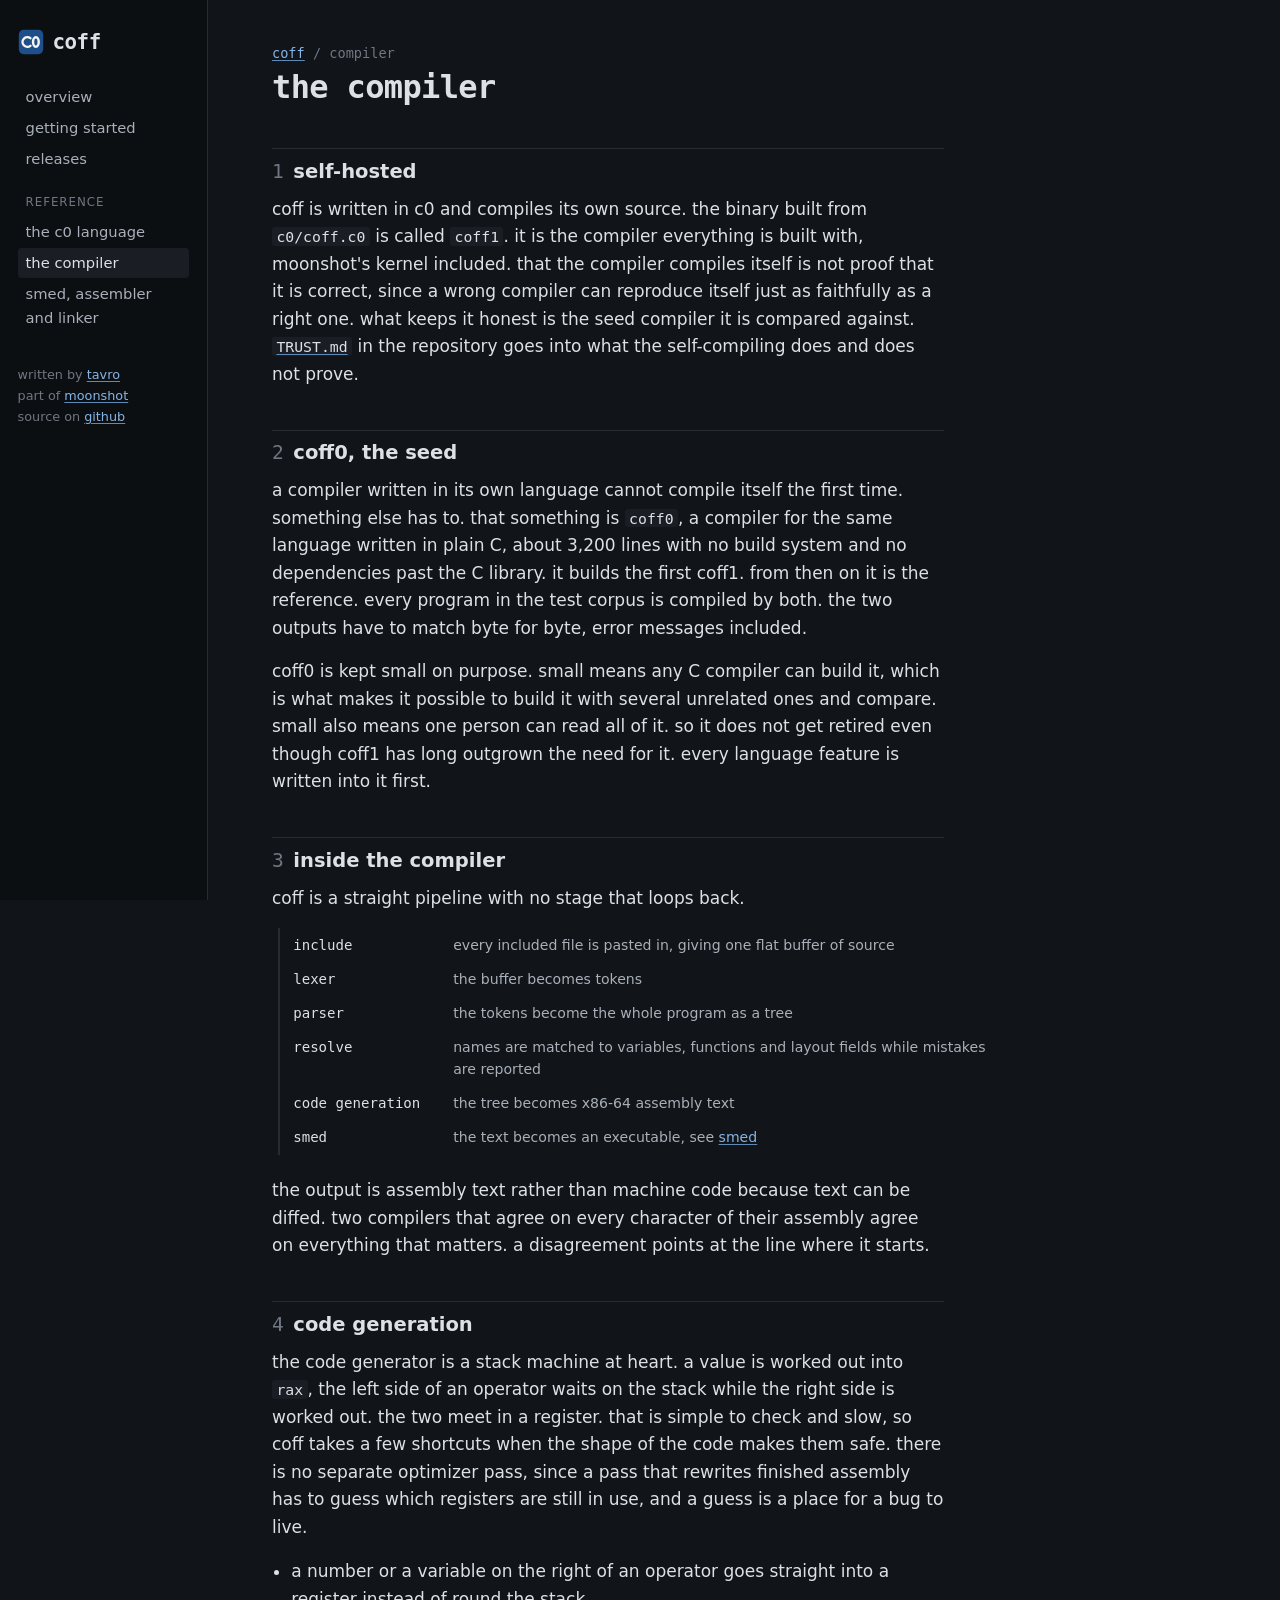
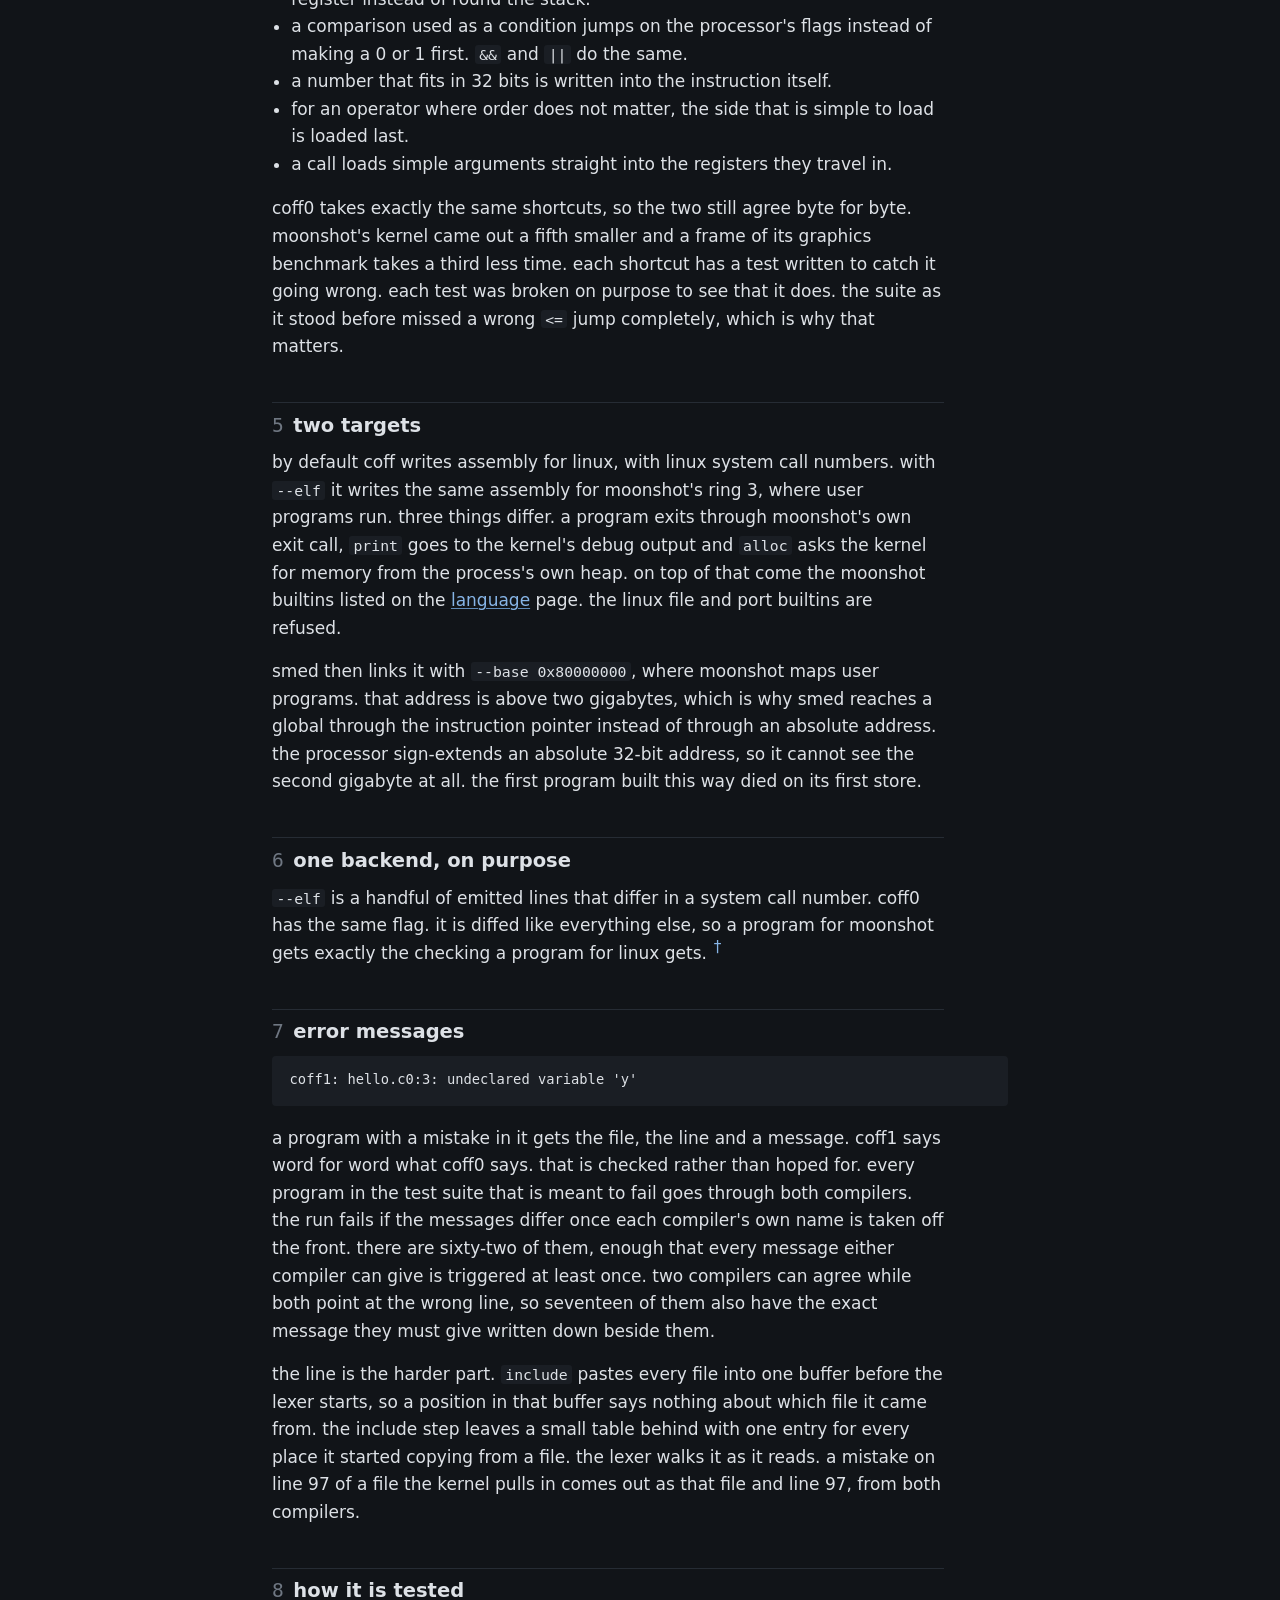
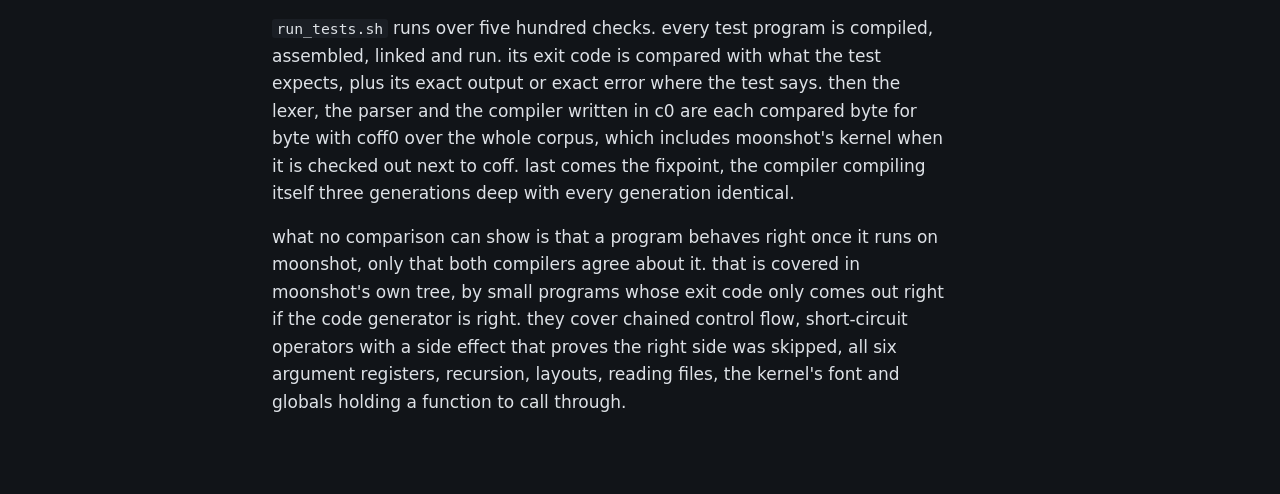
==== compiler/index.html @ 65473cc5 "coff's own website The site documents the c0 language, the coff compiler and smed, says how to get s" ====
<!DOCTYPE html>
<html lang="en">
<head>
<meta charset="UTF-8">
<meta name="viewport" content="width=device-width, initial-scale=1.0">
<title>coff · the compiler</title>
<meta name="description" content="how coff works: self-hosting, the coff0 seed compiler, the pipeline, code generation, the moonshot target, error messages and testing.">
<link rel="icon" href="../favicon.svg" type="image/svg+xml">
<link rel="stylesheet" href="../style.css">
</head>
<body>
<div class="frame">

<nav class="side" aria-label="contents">
<a class="brand" href="../index.html"><img src="../favicon.svg" alt="" width="28" height="28">coff</a>
<ul class="toc">
<li><a href="../index.html">overview</a>
</li>
<li><a href="../start/index.html">getting started</a>
</li>
<li><a href="../releases/index.html">releases</a>
</li>
<li class="group">reference</li>
<li><a href="../language/index.html">the c0 language</a>
</li>
<li><a href="../compiler/index.html" aria-current="page">the compiler</a>
</li>
<li><a href="../smed/index.html">smed, assembler and linker</a>
</li>
</ul>
<p class="side-foot">written by <a href="https://tavro.se">tavro</a><br>part of <a href="https://cofflang.github.io/moonshot-website/">moonshot</a><br>source on <a href="https://github.com/cofflang/coff">github</a></p>
</nav>

<main class="page">
<p class="crumb"><a href="../index.html">coff</a> / compiler</p>
<h1>the compiler</h1>
<h2 id="self-hosted"><span class="num">1</span>self-hosted</h2>
<p>
  coff is written in c0 and compiles its own source. the binary built from
  <code>c0/coff.c0</code> is called <code>coff1</code>. it is the compiler
  everything is built with, moonshot's kernel included. that the compiler
  compiles itself is not proof that it is correct, since a wrong compiler can
  reproduce itself just as faithfully as a right one. what keeps it honest is
  the seed compiler it is compared against.
  <a href="https://github.com/cofflang/coff/blob/main/TRUST.md"><code>TRUST.md</code></a> in the repository goes into what
  the self-compiling does and does not prove.
</p>

<h2 id="coff0-the-seed"><span class="num">2</span>coff0, the seed</h2>
<p>
  a compiler written in its own language cannot compile itself the first
  time. something else has to. that something is <code>coff0</code>, a
  compiler for the same language written in plain C, about 3,200 lines with no
  build system and no dependencies past the C library. it builds the first
  coff1. from then on it is the reference. every program in the test
  corpus is compiled by both. the two outputs have to match byte for
  byte, error messages included.
</p>
<p>
  coff0 is kept small on purpose. small means any C compiler can build it,
  which is what makes it possible to build it with several unrelated ones and
  compare. small also means one person can read all of it. so it does not get
  retired even though coff1 has long outgrown the need for it. every
  language feature is written into it first.
</p>

<h2 id="inside-the-compiler"><span class="num">3</span>inside the compiler</h2>
<p>
  coff is a straight pipeline with no stage that loops back.
</p>
<ol class="chain">
  <li><span>include</span><span class="what">every included file is pasted in, giving one flat buffer of source</span></li>
  <li><span>lexer</span><span class="what">the buffer becomes tokens</span></li>
  <li><span>parser</span><span class="what">the tokens become the whole program as a tree</span></li>
  <li><span>resolve</span><span class="what">names are matched to variables, functions and layout fields while mistakes are reported</span></li>
  <li><span>code generation</span><span class="what">the tree becomes x86-64 assembly text</span></li>
  <li><span>smed</span><span class="what">the text becomes an executable, see <a href="../smed/index.html">smed</a></span></li>
</ol>
<p>
  the output is assembly text rather than machine code because text can be
  diffed. two compilers that agree on every character of their assembly agree
  on everything that matters. a disagreement points at the line where it
  starts.
</p>

<h2 id="code-generation"><span class="num">4</span>code generation</h2>
<p>
  the code generator is a stack machine at heart. a value is worked out into
  <code>rax</code>, the left side of an operator waits on the stack while the
  right side is worked out. the two meet in a register. that is simple to
  check and slow, so coff takes a few shortcuts when the shape of the code
  makes them safe. there is no separate optimizer pass, since a pass that
  rewrites finished assembly has to guess which registers are still in use,
  and a guess is a place for a bug to live.
</p>
<ul class="plain">
  <li>a number or a variable on the right of an operator goes straight into a register instead of round the stack.</li>
  <li>a comparison used as a condition jumps on the processor's flags instead of making a 0 or 1 first. <code>&amp;&amp;</code> and <code>||</code> do the same.</li>
  <li>a number that fits in 32 bits is written into the instruction itself.</li>
  <li>for an operator where order does not matter, the side that is simple to load is loaded last.</li>
  <li>a call loads simple arguments straight into the registers they travel in.</li>
</ul>
<p>
  coff0 takes exactly the same shortcuts, so the two still agree byte for
  byte. moonshot's kernel came out a fifth smaller and a frame of its graphics
  benchmark takes a third less time. each shortcut has a test written to
  catch it going wrong. each test was broken on purpose to see that it
  does. the suite as it stood before missed a wrong <code>&lt;=</code>
  jump completely, which is why that matters.
</p>

<h2 id="two-targets"><span class="num">5</span>two targets</h2>
<p>
  by default coff writes assembly for linux, with linux system call numbers.
  with <code>--elf</code> it writes the same assembly for moonshot's ring 3,
  where user programs run. three things differ. a program exits through
  moonshot's own exit call, <code>print</code> goes to the kernel's debug
  output and <code>alloc</code> asks the kernel for memory from the process's
  own heap. on top of that come the moonshot builtins listed on the
  <a href="../language/index.html">language</a> page. the linux file
  and port builtins are refused.
</p>
<p>
  smed then links it with <code>--base 0x80000000</code>, where moonshot maps
  user programs. that address is above two gigabytes, which is why smed
  reaches a global through the instruction pointer instead of through an
  absolute address. the processor sign-extends an absolute 32-bit address, so
  it cannot see the second gigabyte at all. the first program built this
  way died on its first store.
</p>

<h2 id="one-backend-on-purpose"><span class="num">6</span>one backend, on purpose</h2>
<p>
  <code>--elf</code> is a handful of emitted lines that differ in a system call
  number. coff0 has the same flag. it is diffed like everything else, so a
  program for moonshot gets exactly the checking a program for linux gets.<span class="sn"><label class="sn-marker" for="sn-compiler-3">†</label><input type="checkbox" id="sn-compiler-3" class="sn-toggle"><span class="sidenote">it was not always so. coff once had a second backend that wrote machine code byte by byte for moonshot, with its own labels, its own call patching and its own ELF writer. coff0 never had one, so no comparison ever looked at it. the whole test suite proved nothing about the path every ring-3 program took. three silent wrong-code bugs were found in it by eye while the suite stayed green. once smed existed the fix was to delete that backend rather than to test it, which took five hundred lines out of the compiler.</span></span>
</p>

<h2 id="error-messages"><span class="num">7</span>error messages</h2>
<pre><code>coff1: hello.c0:3: undeclared variable 'y'</code></pre>
<p>
  a program with a mistake in it gets the file, the line and a message.
  coff1 says word for word what coff0 says. that is checked rather than hoped
  for. every program in the test suite that is meant to fail goes through both
  compilers. the run fails if the messages differ once each compiler's own
  name is taken off the front. there are sixty-two of them, enough that every
  message either compiler can give is triggered at least once. two compilers
  can agree while both point at the wrong line, so seventeen of them also have
  the exact message they must give written down beside them.
</p>
<p>
  the line is the harder part. <code>include</code> pastes every file into one
  buffer before the lexer starts, so a position in that buffer says nothing
  about which file it came from. the include step leaves a small table behind
  with one entry for every place it started copying from a file. the lexer
  walks it as it reads. a mistake on line 97 of a file the kernel pulls in
  comes out as that file and line 97, from both compilers.
</p>

<h2 id="how-it-is-tested"><span class="num">8</span>how it is tested</h2>
<p>
  <code>run_tests.sh</code> runs over five hundred checks. every test program
  is compiled, assembled, linked and run. its exit code is compared with
  what the test expects, plus its exact output or exact error where the test
  says. then the lexer, the parser and the compiler written in c0 are each
  compared byte for byte with coff0 over the whole corpus, which includes
  moonshot's kernel when it is checked out next to coff. last comes the
  fixpoint, the compiler compiling itself three generations deep with every
  generation identical.
</p>
<p>
  what no comparison can show is that a program behaves right once it runs on
  moonshot, only that both compilers agree about it. that is covered in
  moonshot's own tree, by small programs whose exit code only comes out right
  if the code generator is right. they cover chained control flow,
  short-circuit operators with a side effect that proves the right side was
  skipped, all six argument registers, recursion, layouts, reading files, the
  kernel's font and globals holding a function to call through.
</p>
</main>

</div>
</body>
</html>
---- style.css ----
:root {
  color-scheme: dark;

  --paper:     #111418;
  --side:      #0c0f12;
  --panel:     #1a1e24;
  --ink:       #dde1e6;
  --ink-soft:  #a9b0b9;
  --muted:     #6f7782;
  --rule:      #262c34;
  --accent:    #86b4e6;
  --accent-dim:#5f8ab8;

  --sans: system-ui, -apple-system, 'Segoe UI', Roboto, 'Helvetica Neue', 'Noto Sans', 'Liberation Sans', Arial, sans-serif;
  --mono: ui-monospace, 'SF Mono', 'Cascadia Mono', 'DejaVu Sans Mono', Menlo, Consolas, monospace;

  --side-w: 13rem;
  --measure: 42rem;
}

*, *::before, *::after { box-sizing: border-box; }
html { -webkit-text-size-adjust: 100%; }

body {
  margin: 0;
  background: var(--paper);
  color: var(--ink);
  font-family: var(--sans);
  font-size: 17px;
  line-height: 1.62;
  -webkit-font-smoothing: antialiased;
}

a { color: var(--accent); text-decoration: underline; text-decoration-color: var(--accent-dim); text-decoration-thickness: 1px; text-underline-offset: 2px; }
a:hover { text-decoration-color: currentColor; }
a:focus-visible { outline: 2px solid var(--accent); outline-offset: 2px; border-radius: 2px; }
::selection { background: var(--accent); color: var(--paper); }

.frame {
  display: grid;
  grid-template-columns: var(--side-w) minmax(0, 1fr);
  min-height: 100vh;
}

.side {
  position: sticky;
  top: 0;
  height: 100vh;
  overflow-y: auto;
  border-right: 1px solid var(--rule);
  background: var(--side);
  padding: 1.6rem 1.1rem 2rem;
  font-size: 0.92rem;
}

.brand {
  display: flex;
  align-items: center;
  gap: 0.55rem;
  margin-bottom: 1.4rem;
  color: var(--ink);
  text-decoration: none;
  font-family: var(--mono);
  font-weight: 700;
  font-size: 1.3rem;
  letter-spacing: -0.02em;
}
.brand img { width: 26px; height: 26px; }

.toc { list-style: none; margin: 0; padding: 0; }
.toc > li { margin: 0.05rem 0; }
.toc a {
  display: block;
  padding: 0.2rem 0.5rem;
  border-radius: 4px;
  color: var(--ink-soft);
  text-decoration: none;
}
.toc a:hover { background: var(--panel); color: var(--ink); }
.toc a[aria-current="page"] { color: var(--ink); background: var(--panel); }
.toc .group {
  margin: 1.2rem 0 0.3rem 0.5rem;
  color: var(--muted);
  font-size: 0.74rem;
  letter-spacing: 0.08em;
  text-transform: uppercase;
}

.side-foot { margin-top: 2rem; color: var(--muted); font-size: 0.8rem; }

.page { padding: 2.6rem clamp(1rem, 5vw, 4rem) 4rem; }
.page > * { max-width: var(--measure); }
.page > pre, .page > table, .page > .table-wrap, .page > .chain { max-width: calc(var(--measure) + 4rem); }

.crumb { margin: 0 0 0.3rem; font-family: var(--mono); font-size: 0.85rem; color: var(--muted); }
h1 {
  margin: 0 0 1.6rem;
  font-family: var(--mono);
  font-size: 2rem;
  font-weight: 700;
  letter-spacing: -0.02em;
  line-height: 1.2;
}

h2 {
  margin: 2.6rem 0 0.7rem;
  padding-top: 0.6rem;
  border-top: 1px solid var(--rule);
  font-size: 1.22rem;
  font-weight: 650;
  line-height: 1.3;
}
h2 .num { font-family: var(--mono); color: var(--muted); font-weight: 400; margin-right: 0.6rem; }

h3 {
  margin: 1.8rem 0 0.4rem;
  font-family: var(--mono);
  font-size: 0.95rem;
  font-weight: 600;
  color: var(--accent);
}
h3 + pre { margin-top: 0.3rem; }

p { margin: 0 0 1rem; }
ul.plain { padding-left: 1.2rem; }

code {
  font-family: var(--mono);
  font-size: 0.87em;
  color: var(--ink);
}
p code, li code, td code, dd code { background: var(--panel); padding: 0.05em 0.3em; border-radius: 3px; }
pre {
  margin: 0 0 1.2rem;
  padding: 0.85rem 1.1rem;
  overflow-x: auto;
  background: var(--panel);
  border-radius: 4px;
  font-size: 0.86rem;
  line-height: 1.5;
}
pre code { font-size: inherit; }

dl.opts { margin: 0 0 1.2rem; }
dl.opts dt { margin-top: 0.6rem; }
dl.opts dt code { font-size: 0.9rem; color: var(--accent); }
dl.opts dd { margin: 0.1rem 0 0 1.6rem; color: var(--ink-soft); }

.sn-toggle { display: none; }
.sn-marker {
  color: var(--accent);
  cursor: pointer;
  font-size: 0.9em;
  vertical-align: super;
  line-height: 0;
  padding: 0.35em 0.4em;
  margin: 0 0.05em;
  border-radius: 3px;
  user-select: none;
}
.sn-marker:hover { background: var(--panel); }
.sidenote { display: none; }
.sn-toggle:checked ~ .sidenote {
  display: block;
  float: right;
  clear: right;
  width: 13rem;
  margin: 0.2rem -16rem 1rem 0;
  font-size: 0.85rem;
  line-height: 1.5;
  color: var(--ink-soft);
}
.sidenote code { font-size: 0.85em; }

table {
  width: 100%;
  margin: 0.4rem 0 1.4rem;
  border-collapse: collapse;
  font-size: 0.92rem;
}
th, td { text-align: left; vertical-align: top; padding: 0.45rem 0.7rem; border-bottom: 1px solid var(--rule); }
th { font-weight: 600; color: var(--muted); font-size: 0.82rem; letter-spacing: 0.04em; text-transform: uppercase; }
td:first-child { white-space: nowrap; }
.table-wrap { overflow-x: auto; }

.chain { margin: 1rem 0 1.4rem; padding: 0; list-style: none; font-family: var(--mono); font-size: 0.88rem; }
.chain li {
  display: grid;
  grid-template-columns: 9rem 1fr;
  gap: 1rem;
  padding: 0.35rem 0.8rem;
  border-left: 2px solid var(--rule);
  margin-left: 0.4rem;
}
.chain .what { font-family: var(--sans); color: var(--ink-soft); }

.releases { margin: 1.4rem 0; padding: 0; list-style: none; }
.releases li { display: flex; flex-wrap: wrap; gap: 0.2rem 1.2rem; align-items: baseline; padding: 0.45rem 0; border-bottom: 1px solid var(--rule); }
.releases .ver { min-width: 4.5rem; font-family: var(--mono); font-weight: 600; }
.releases .date { min-width: 6rem; font-family: var(--mono); font-size: 0.85rem; color: var(--muted); }
.releases .for { color: var(--ink-soft); font-size: 0.92rem; }
.releases a { margin-left: auto; }

@media (max-width: 80rem) {
  .sn-toggle:checked ~ .sidenote {
    float: none;
    clear: none;
    width: auto;
    margin: 0.7rem 0;
    padding: 0.6rem 0.9rem;
    background: var(--panel);
    border-radius: 3px;
  }
}

@media (max-width: 52rem) {
  .frame { display: block; }
  .side { position: static; height: auto; border-right: 0; border-bottom: 1px solid var(--rule); padding: 1rem; }
  .brand { margin-bottom: 0.6rem; }
  .toc { display: flex; flex-wrap: wrap; gap: 0.2rem; }
  .toc .group, .side-foot { display: none; }
  .page { padding: 1.5rem 1rem 3rem; }
  .chain li { grid-template-columns: 1fr; gap: 0; }
}
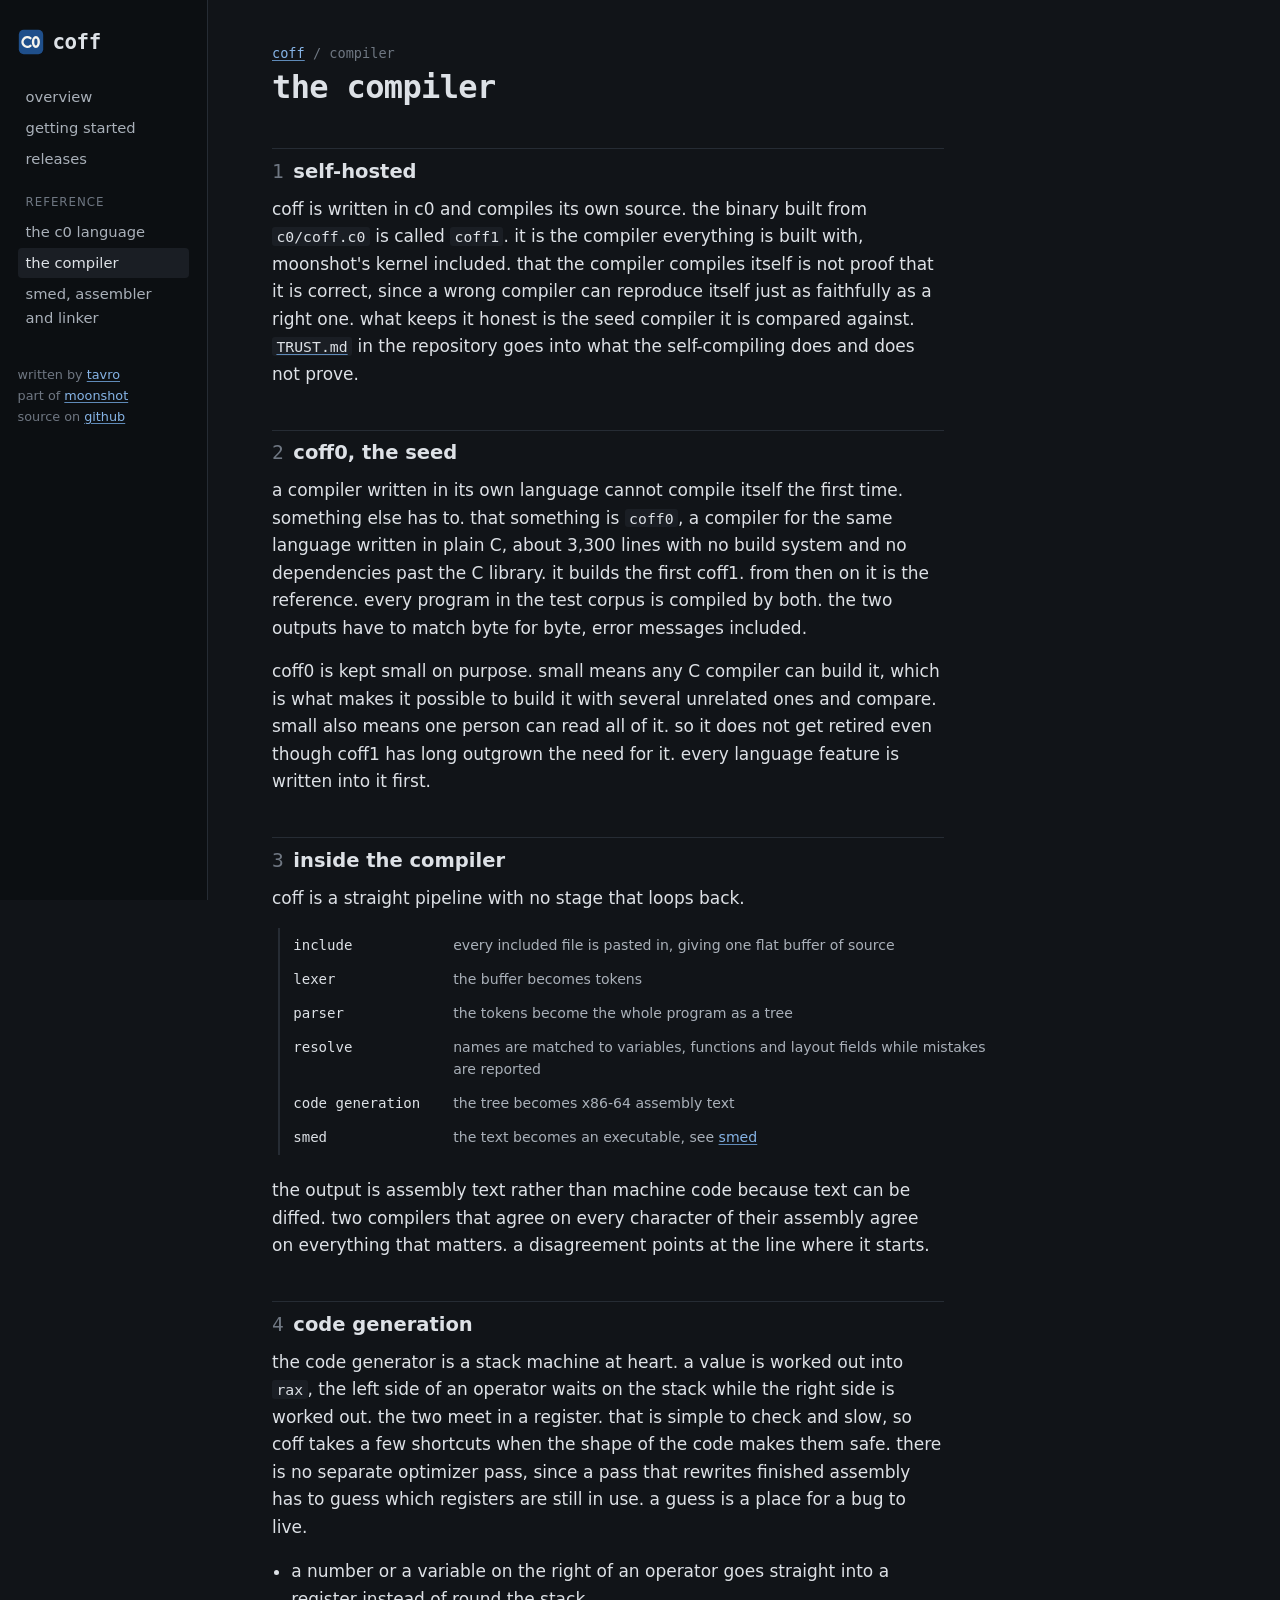
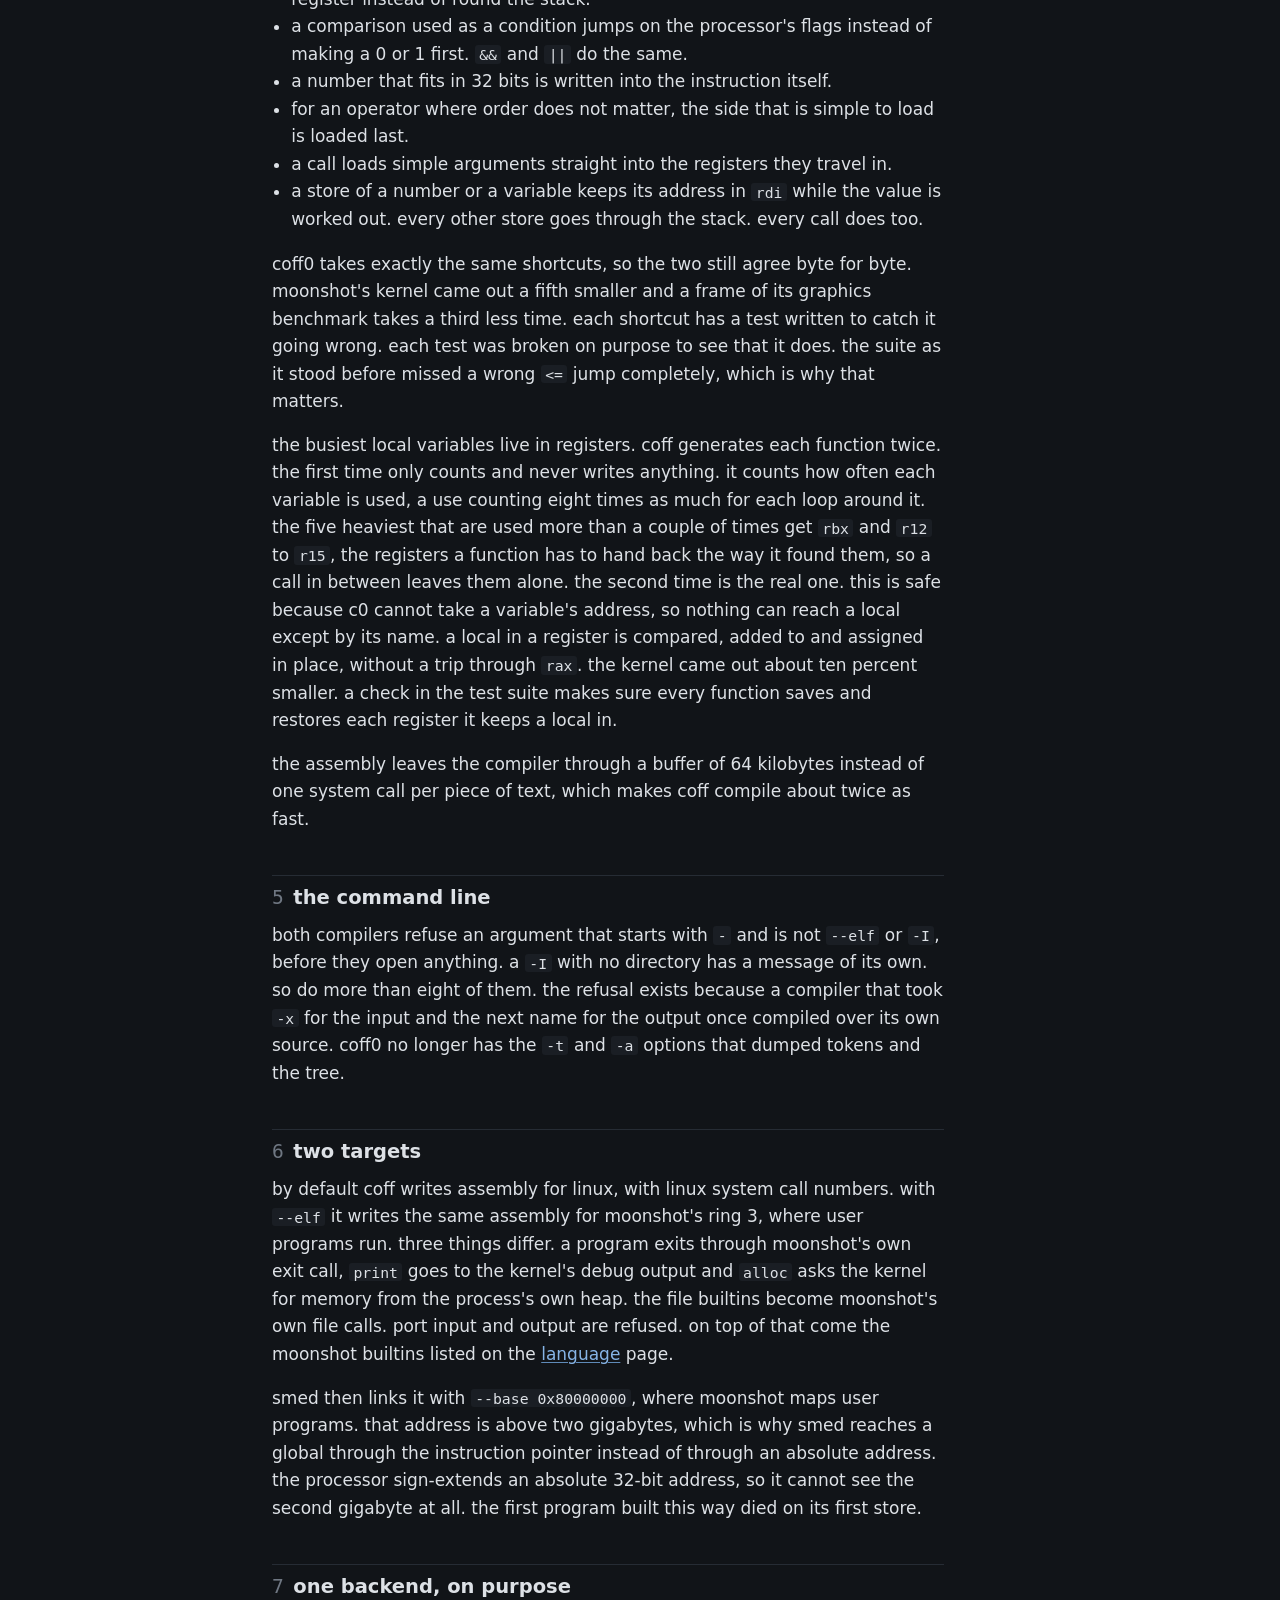
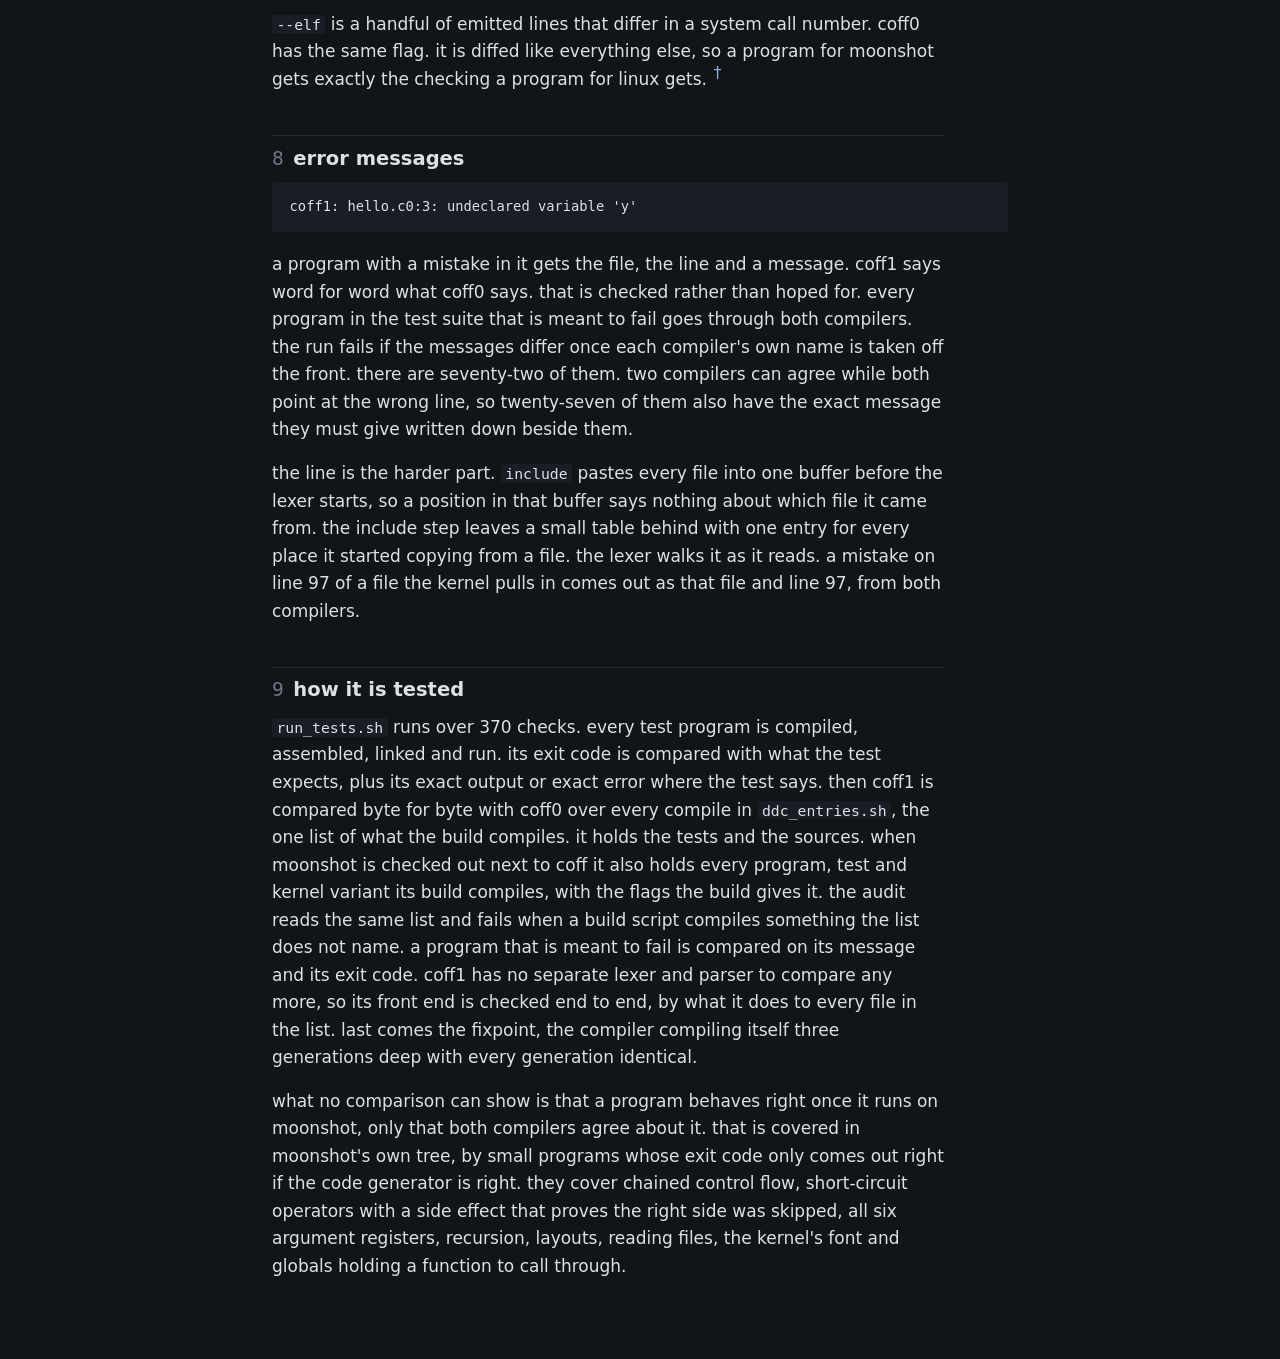
==== commit 77e07412: "Document coff 0.8.0" ====
--- a/compiler/index.html
+++ b/compiler/index.html
@@ -50,7 +50,7 @@
 <p>
   a compiler written in its own language cannot compile itself the first
   time. something else has to. that something is <code>coff0</code>, a
-  compiler for the same language written in plain C, about 3,200 lines with no
+  compiler for the same language written in plain C, about 3,300 lines with no
   build system and no dependencies past the C library. it builds the first
   coff1. from then on it is the reference. every program in the test
   corpus is compiled by both. the two outputs have to match byte for
@@ -90,8 +90,8 @@
   right side is worked out. the two meet in a register. that is simple to
   check and slow, so coff takes a few shortcuts when the shape of the code
   makes them safe. there is no separate optimizer pass, since a pass that
-  rewrites finished assembly has to guess which registers are still in use,
-  and a guess is a place for a bug to live.
+  rewrites finished assembly has to guess which registers are still in use.
+  a guess is a place for a bug to live.
 </p>
 <ul class="plain">
   <li>a number or a variable on the right of an operator goes straight into a register instead of round the stack.</li>
@@ -99,6 +99,7 @@
   <li>a number that fits in 32 bits is written into the instruction itself.</li>
   <li>for an operator where order does not matter, the side that is simple to load is loaded last.</li>
   <li>a call loads simple arguments straight into the registers they travel in.</li>
+  <li>a store of a number or a variable keeps its address in <code>rdi</code> while the value is worked out. every other store goes through the stack. every call does too.</li>
 </ul>
 <p>
   coff0 takes exactly the same shortcuts, so the two still agree byte for
@@ -108,17 +109,49 @@
   does. the suite as it stood before missed a wrong <code>&lt;=</code>
   jump completely, which is why that matters.
 </p>
-
-<h2 id="two-targets"><span class="num">5</span>two targets</h2>
+<p>
+  the busiest local variables live in registers. coff generates each
+  function twice. the first time only counts and never writes anything. it
+  counts how often each variable is used, a use counting eight times as much
+  for each loop around it. the five heaviest that are used more than a couple
+  of times get <code>rbx</code> and
+  <code>r12</code> to <code>r15</code>, the registers a function has to hand
+  back the way it found them, so a call in between leaves them alone. the
+  second time is the real one. this is safe because c0 cannot take a
+  variable's address, so nothing can reach a local except by its name. a
+  local in a register is compared, added to and assigned in place, without
+  a trip through <code>rax</code>. the kernel came out about ten percent smaller. a
+  check in the test suite makes sure every function saves and restores each
+  register it keeps a local in.
+</p>
+
+<p>
+  the assembly leaves the compiler through a buffer of 64 kilobytes instead
+  of one system call per piece of text, which makes coff compile about twice
+  as fast.
+</p>
+
+<h2 id="the-command-line"><span class="num">5</span>the command line</h2>
+<p>
+  both compilers refuse an argument that starts with <code>-</code> and is not
+  <code>--elf</code> or <code>-I</code>, before they open anything. a
+  <code>-I</code> with no directory has a message of its own. so do more than
+  eight of them. the refusal exists because a compiler that took
+  <code>-x</code> for the input and the next name for the output once compiled
+  over its own source. coff0 no longer has the <code>-t</code> and
+  <code>-a</code> options that dumped tokens and the tree.
+</p>
+
+<h2 id="two-targets"><span class="num">6</span>two targets</h2>
 <p>
   by default coff writes assembly for linux, with linux system call numbers.
   with <code>--elf</code> it writes the same assembly for moonshot's ring 3,
   where user programs run. three things differ. a program exits through
   moonshot's own exit call, <code>print</code> goes to the kernel's debug
   output and <code>alloc</code> asks the kernel for memory from the process's
-  own heap. on top of that come the moonshot builtins listed on the
-  <a href="../language/index.html">language</a> page. the linux file
-  and port builtins are refused.
+  own heap. the file builtins become moonshot's own file calls. port input
+  and output are refused. on top of that come the moonshot builtins listed on the
+  <a href="../language/index.html">language</a> page.
 </p>
 <p>
   smed then links it with <code>--base 0x80000000</code>, where moonshot maps
@@ -129,23 +162,22 @@
   way died on its first store.
 </p>
 
-<h2 id="one-backend-on-purpose"><span class="num">6</span>one backend, on purpose</h2>
+<h2 id="one-backend-on-purpose"><span class="num">7</span>one backend, on purpose</h2>
 <p>
   <code>--elf</code> is a handful of emitted lines that differ in a system call
   number. coff0 has the same flag. it is diffed like everything else, so a
   program for moonshot gets exactly the checking a program for linux gets.<span class="sn"><label class="sn-marker" for="sn-compiler-3">†</label><input type="checkbox" id="sn-compiler-3" class="sn-toggle"><span class="sidenote">it was not always so. coff once had a second backend that wrote machine code byte by byte for moonshot, with its own labels, its own call patching and its own ELF writer. coff0 never had one, so no comparison ever looked at it. the whole test suite proved nothing about the path every ring-3 program took. three silent wrong-code bugs were found in it by eye while the suite stayed green. once smed existed the fix was to delete that backend rather than to test it, which took five hundred lines out of the compiler.</span></span>
 </p>
 
-<h2 id="error-messages"><span class="num">7</span>error messages</h2>
+<h2 id="error-messages"><span class="num">8</span>error messages</h2>
 <pre><code>coff1: hello.c0:3: undeclared variable 'y'</code></pre>
 <p>
   a program with a mistake in it gets the file, the line and a message.
   coff1 says word for word what coff0 says. that is checked rather than hoped
   for. every program in the test suite that is meant to fail goes through both
   compilers. the run fails if the messages differ once each compiler's own
-  name is taken off the front. there are sixty-two of them, enough that every
-  message either compiler can give is triggered at least once. two compilers
-  can agree while both point at the wrong line, so seventeen of them also have
+  name is taken off the front. there are seventy-two of them. two compilers
+  can agree while both point at the wrong line, so twenty-seven of them also have
   the exact message they must give written down beside them.
 </p>
 <p>
@@ -157,14 +189,20 @@
   comes out as that file and line 97, from both compilers.
 </p>
 
-<h2 id="how-it-is-tested"><span class="num">8</span>how it is tested</h2>
-<p>
-  <code>run_tests.sh</code> runs over five hundred checks. every test program
+<h2 id="how-it-is-tested"><span class="num">9</span>how it is tested</h2>
+<p>
+  <code>run_tests.sh</code> runs over 370 checks. every test program
   is compiled, assembled, linked and run. its exit code is compared with
   what the test expects, plus its exact output or exact error where the test
-  says. then the lexer, the parser and the compiler written in c0 are each
-  compared byte for byte with coff0 over the whole corpus, which includes
-  moonshot's kernel when it is checked out next to coff. last comes the
+  says. then coff1 is compared byte for byte with coff0 over every compile
+  in <code>ddc_entries.sh</code>, the one list of what the build compiles. it
+  holds the tests and the sources. when moonshot is checked out next to
+  coff it also holds every program, test and kernel variant its build compiles, with the
+  flags the build gives it. the audit reads the same list and fails when a
+  build script compiles something the list does not name. a program that is
+  meant to fail is compared on its message and its exit code. coff1 has no
+  separate lexer and parser to compare any more, so its front end is checked
+  end to end, by what it does to every file in the list. last comes the
   fixpoint, the compiler compiling itself three generations deep with every
   generation identical.
 </p>
